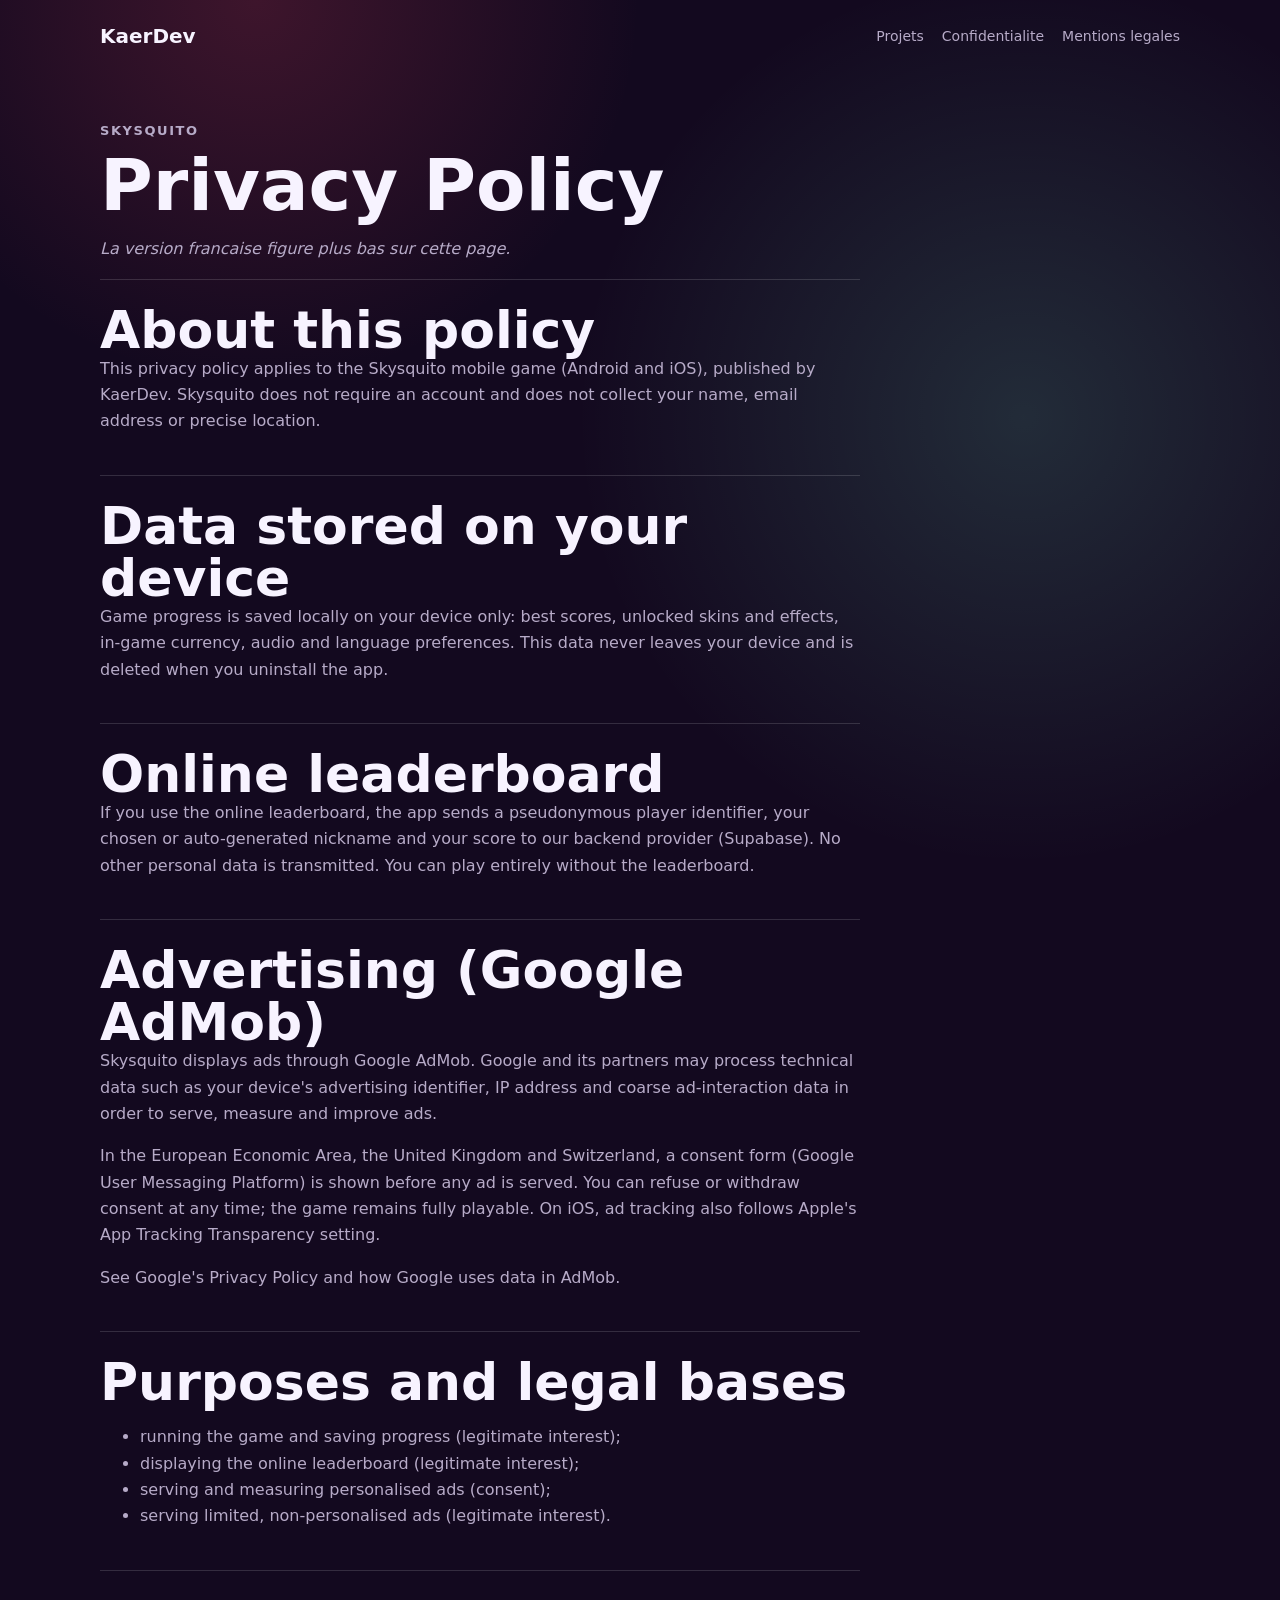
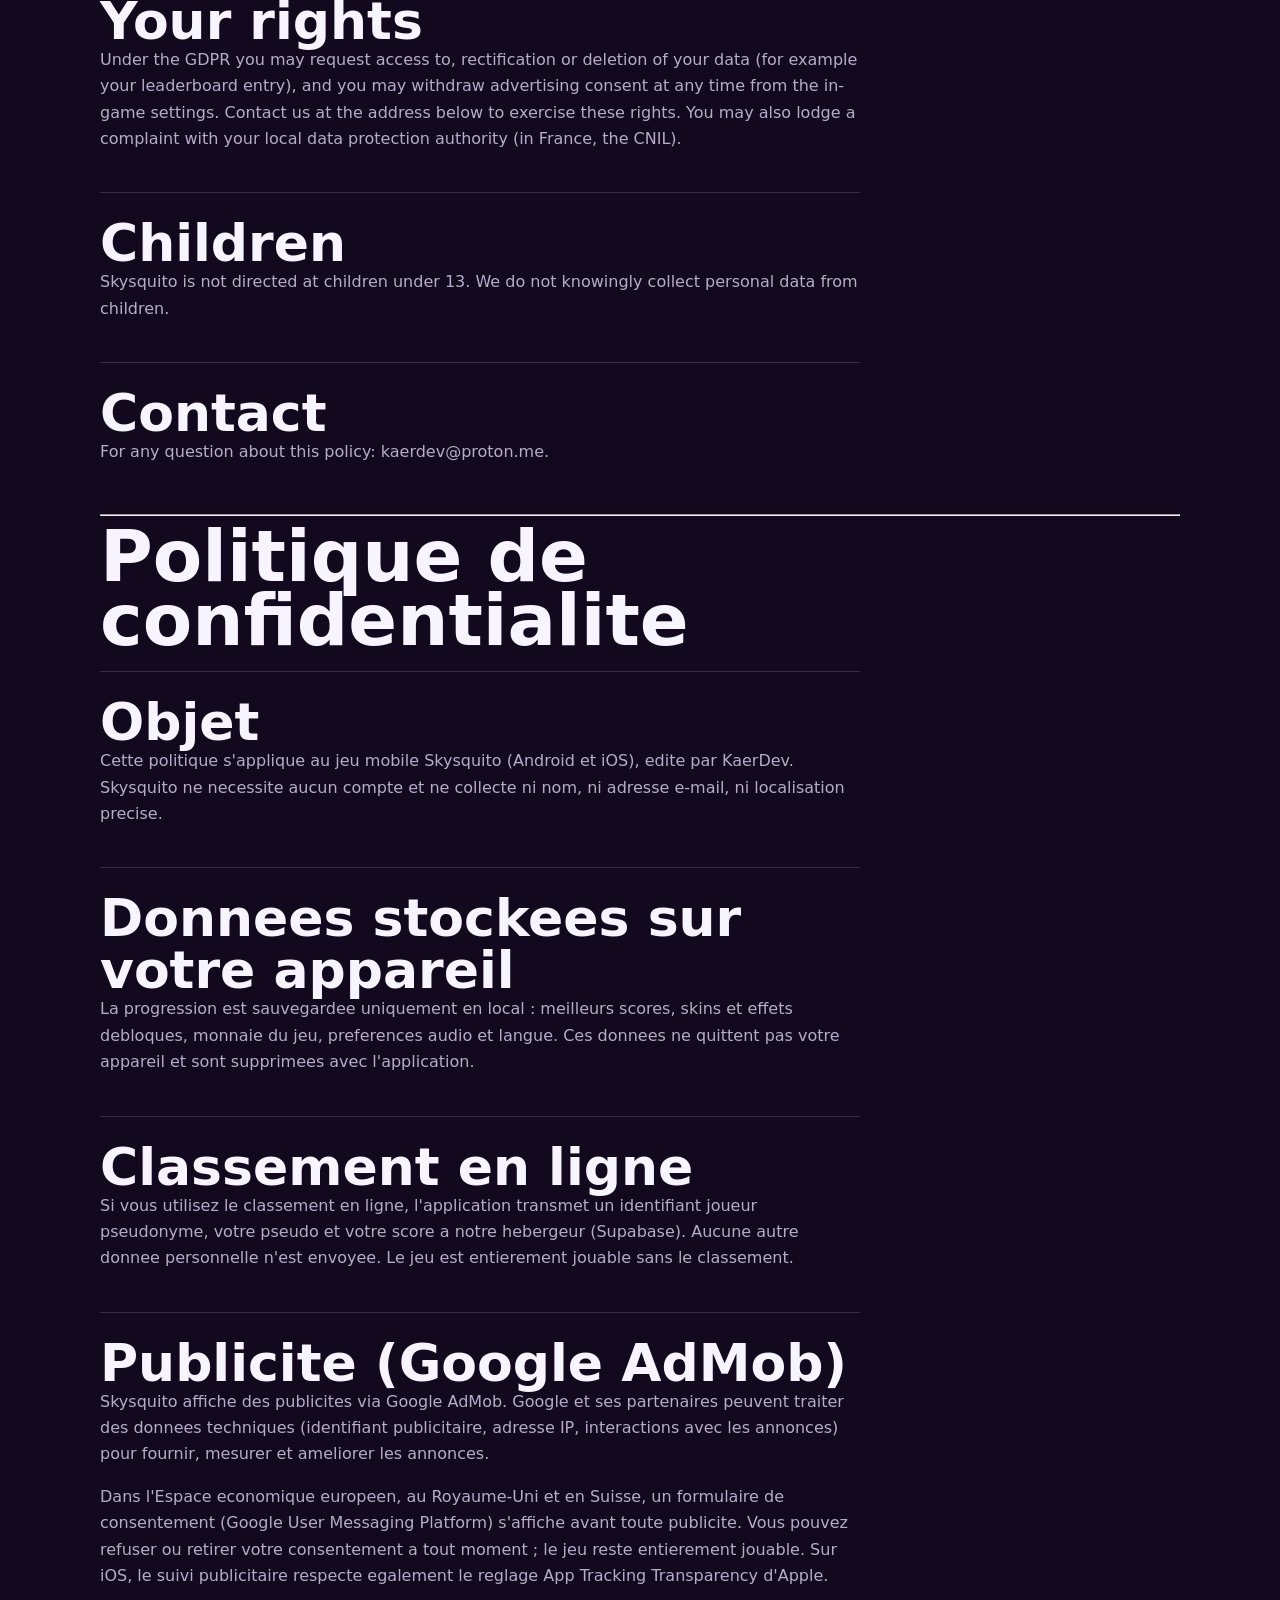
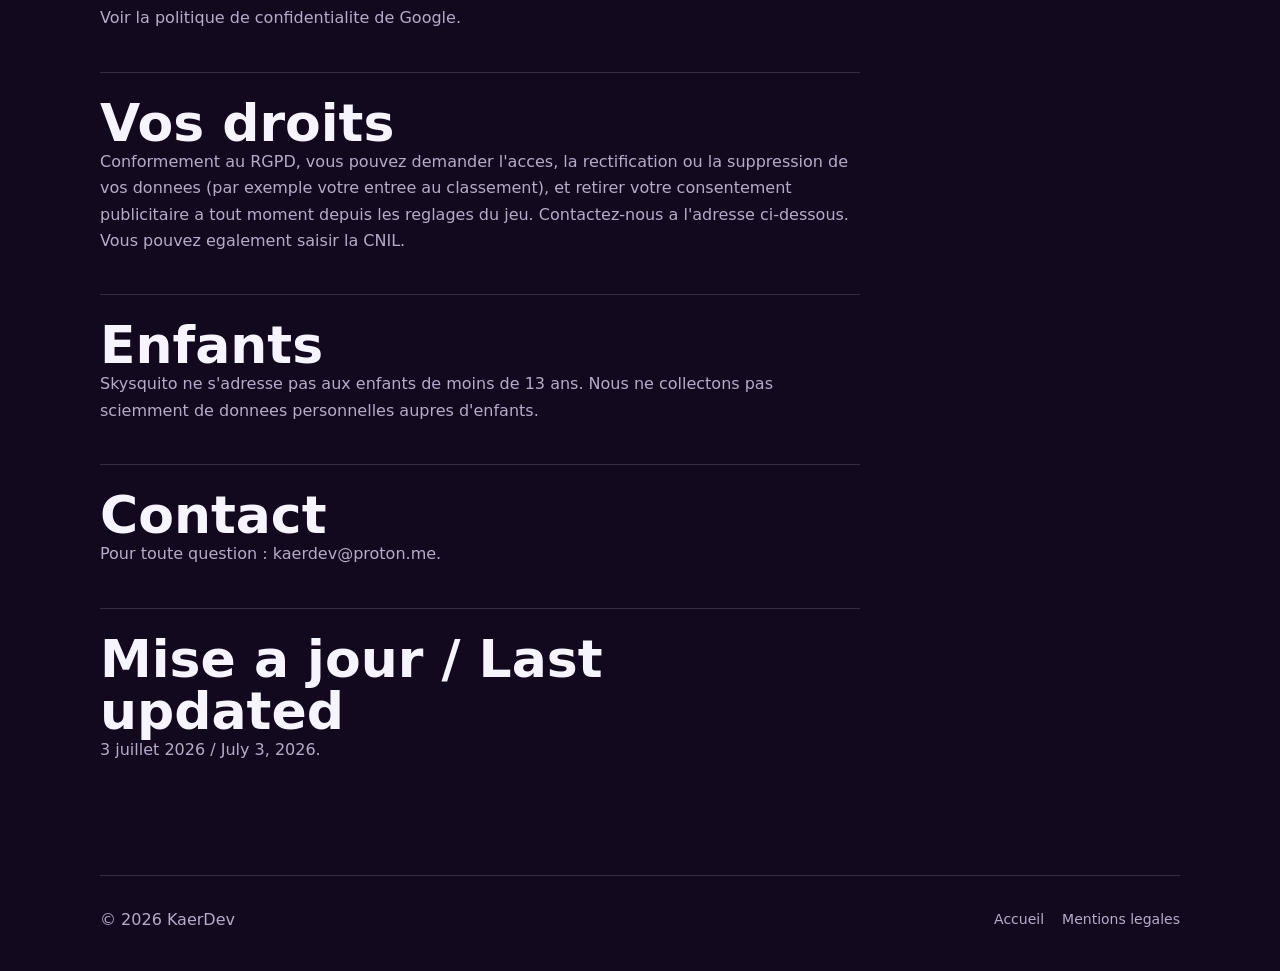
==== skysquito-privacy/index.html @ 1ebab1e7 "chore: add privacy page" ====
<!doctype html>
<html lang="en">
  <head>
    <meta charset="utf-8" />
    <meta http-equiv="refresh" content="0; url=/privacy-skysquito.html" />
    <link rel="canonical" href="https://kaerdevfr.github.io/privacy-skysquito.html" />
    <title>Skysquito Privacy Policy</title>
  </head>
  <body>
    <p><a href="/privacy-skysquito.html">Skysquito privacy policy</a></p>
  </body>
</html>
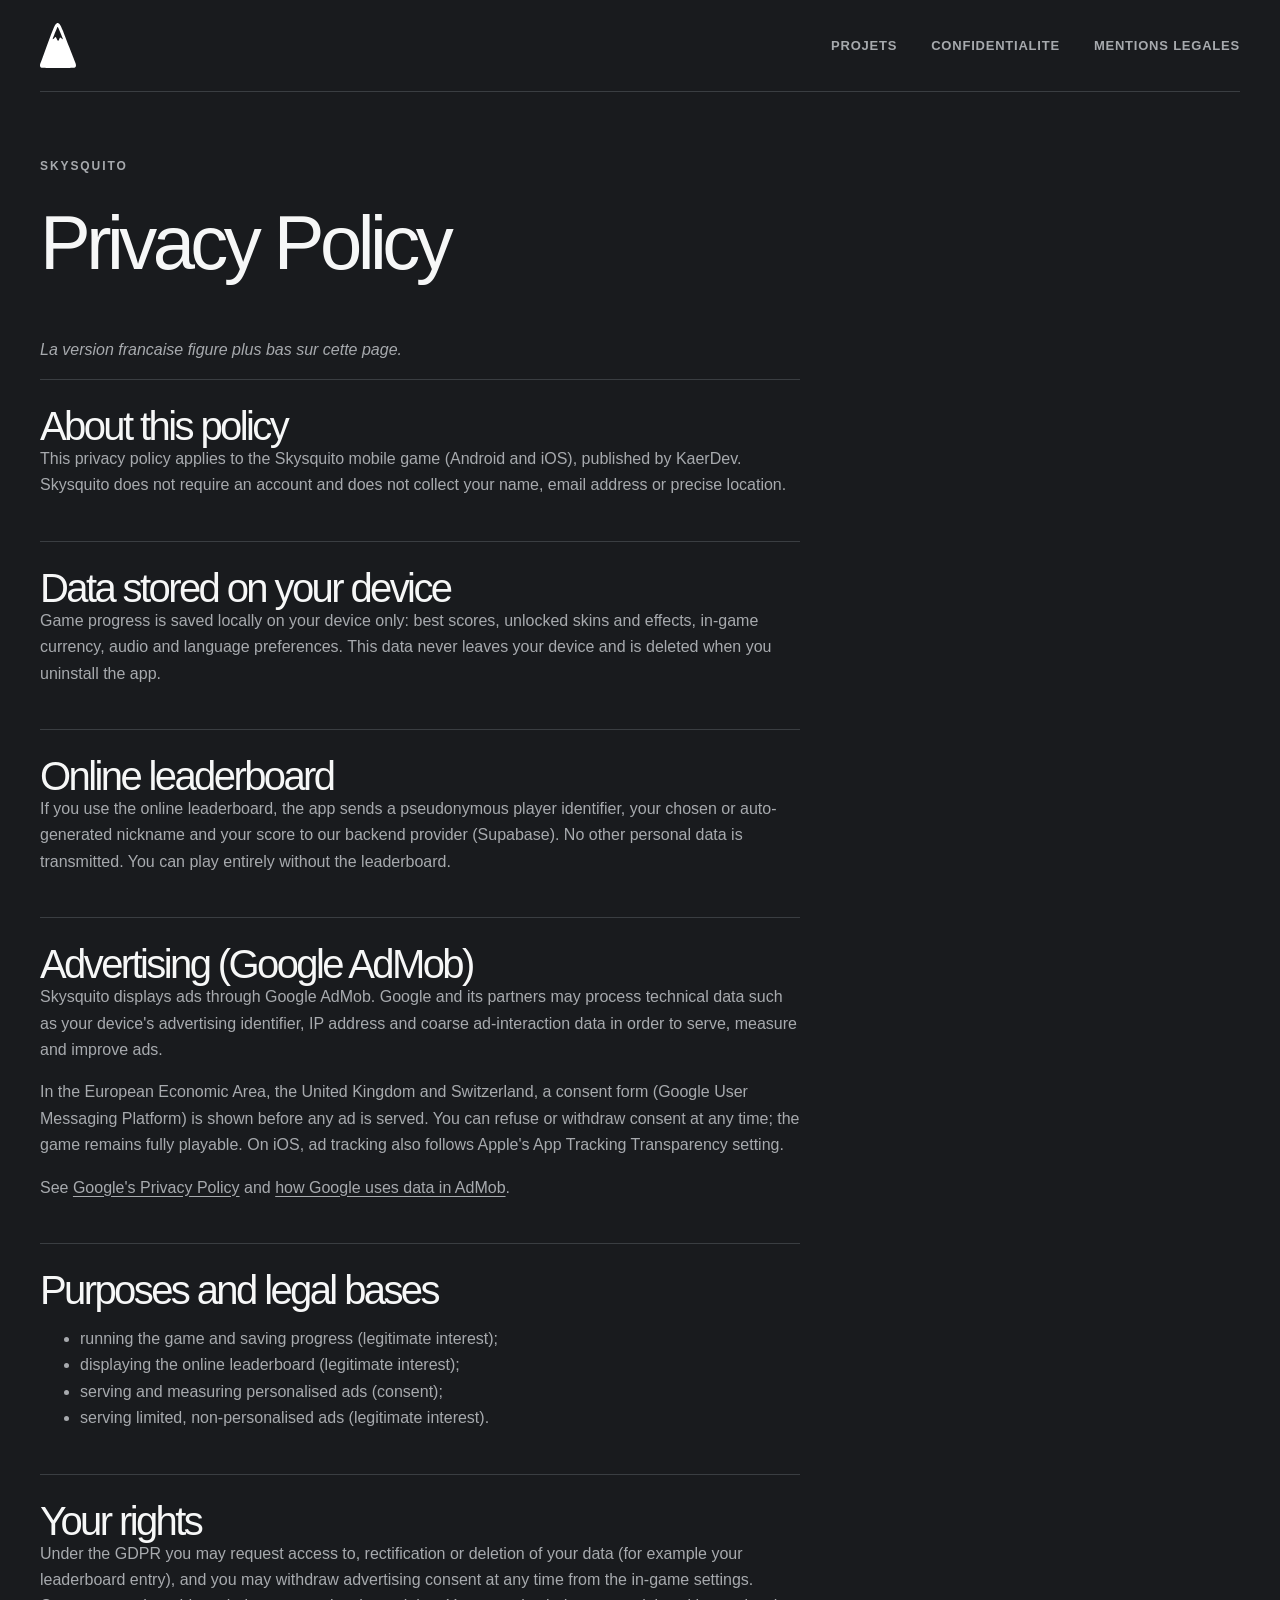
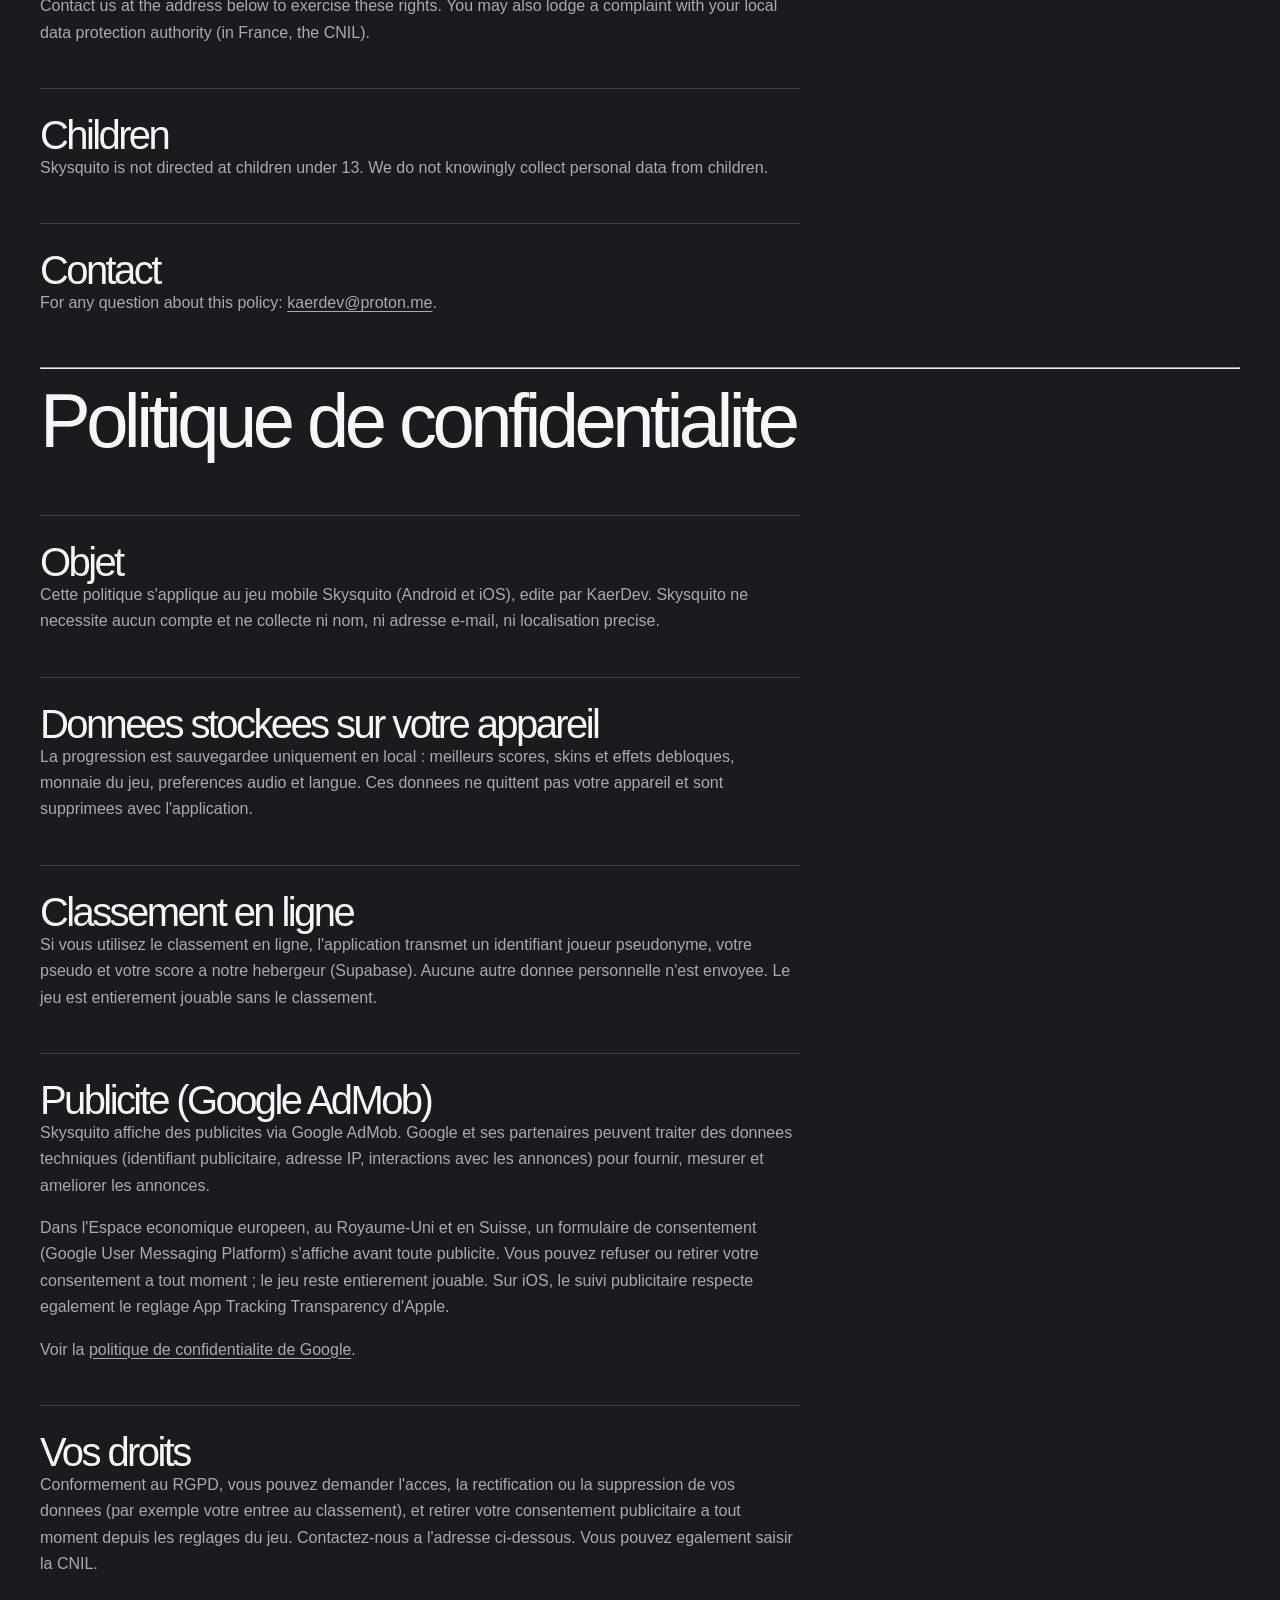
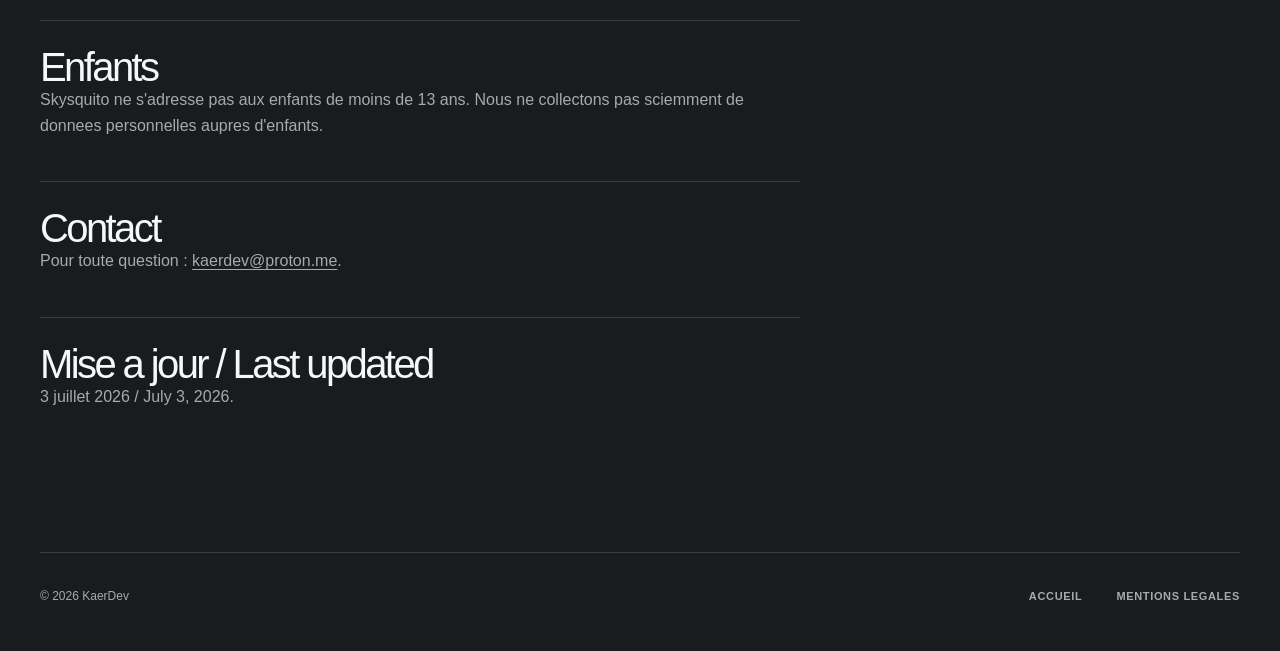
==== commit 174107b3: "chore: update" ====
--- a/skysquito-privacy/index.html
+++ b/skysquito-privacy/index.html
@@ -2,6 +2,7 @@
 <html lang="en">
   <head>
     <meta charset="utf-8" />
+    <link rel="icon" type="image/svg+xml" href="/assets/favicon.svg" />
     <meta http-equiv="refresh" content="0; url=/privacy-skysquito.html" />
     <link rel="canonical" href="https://kaerdevfr.github.io/privacy-skysquito.html" />
     <title>Skysquito Privacy Policy</title>
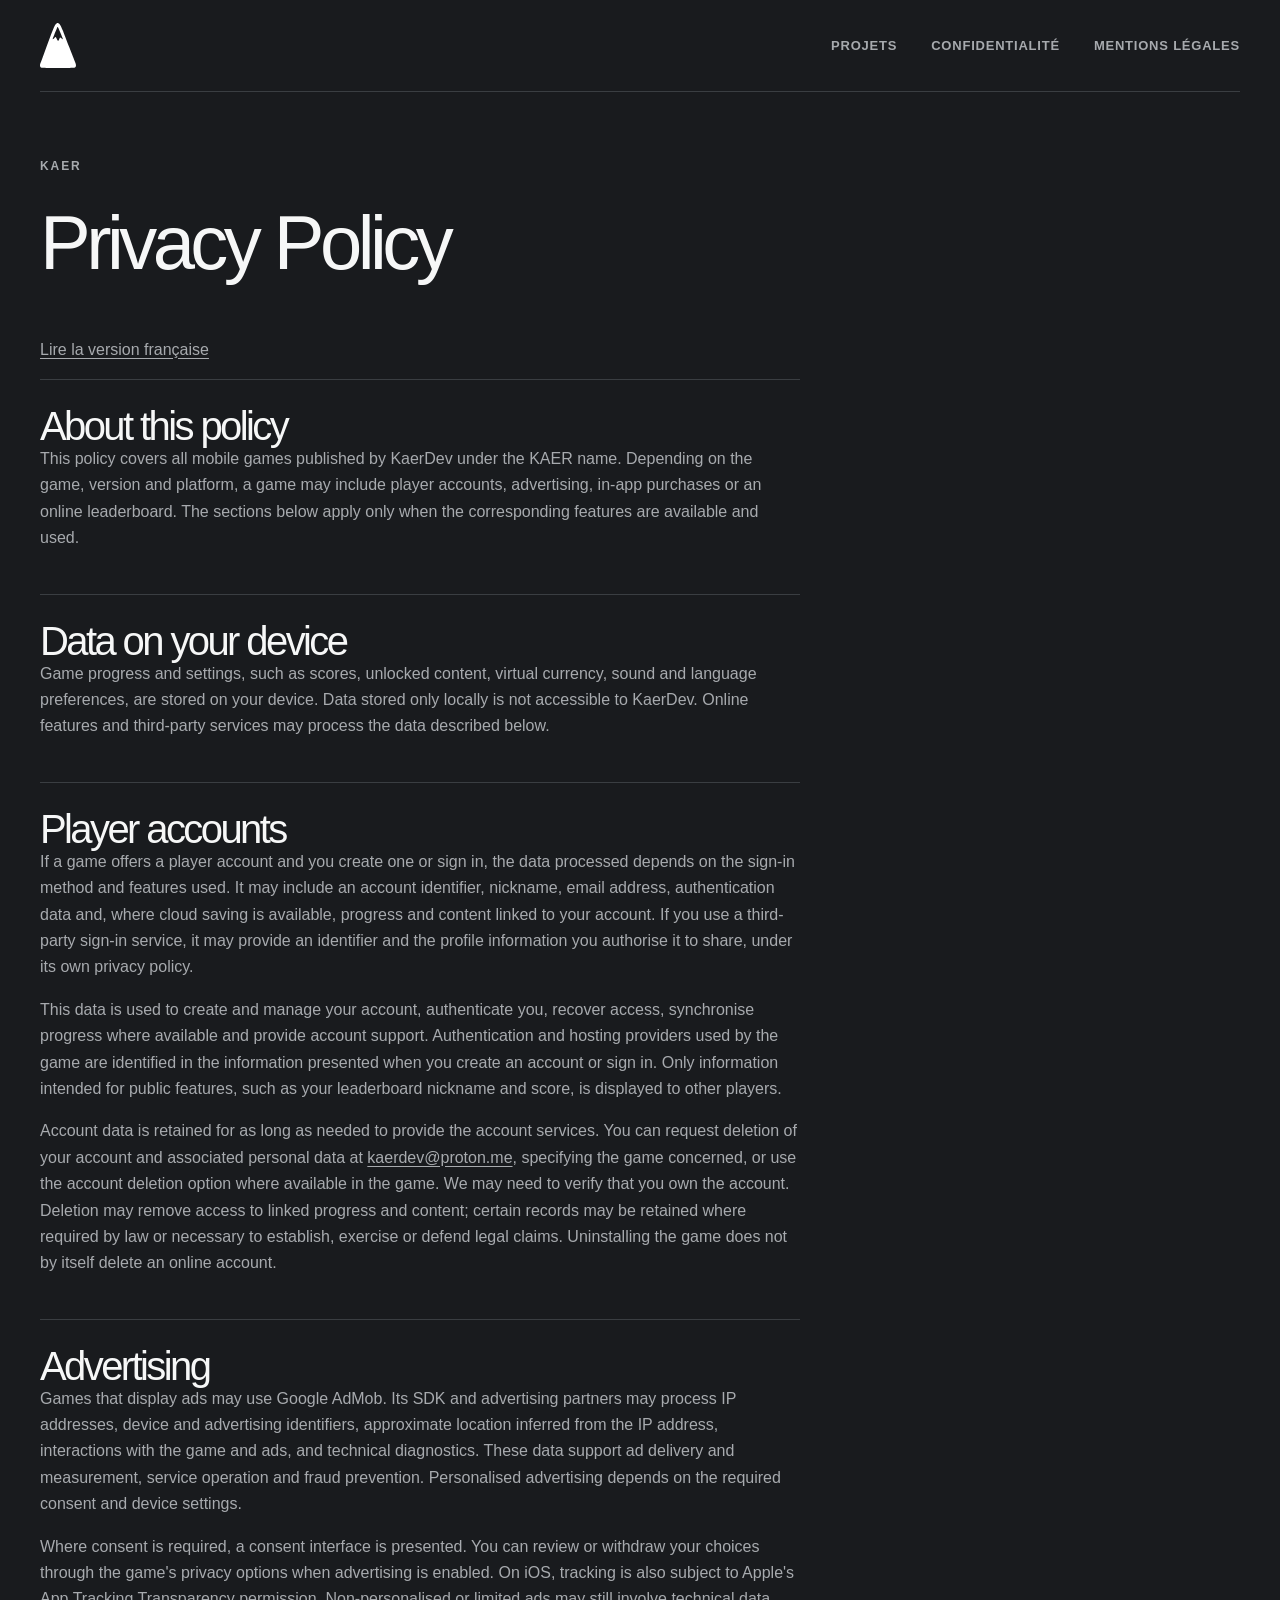
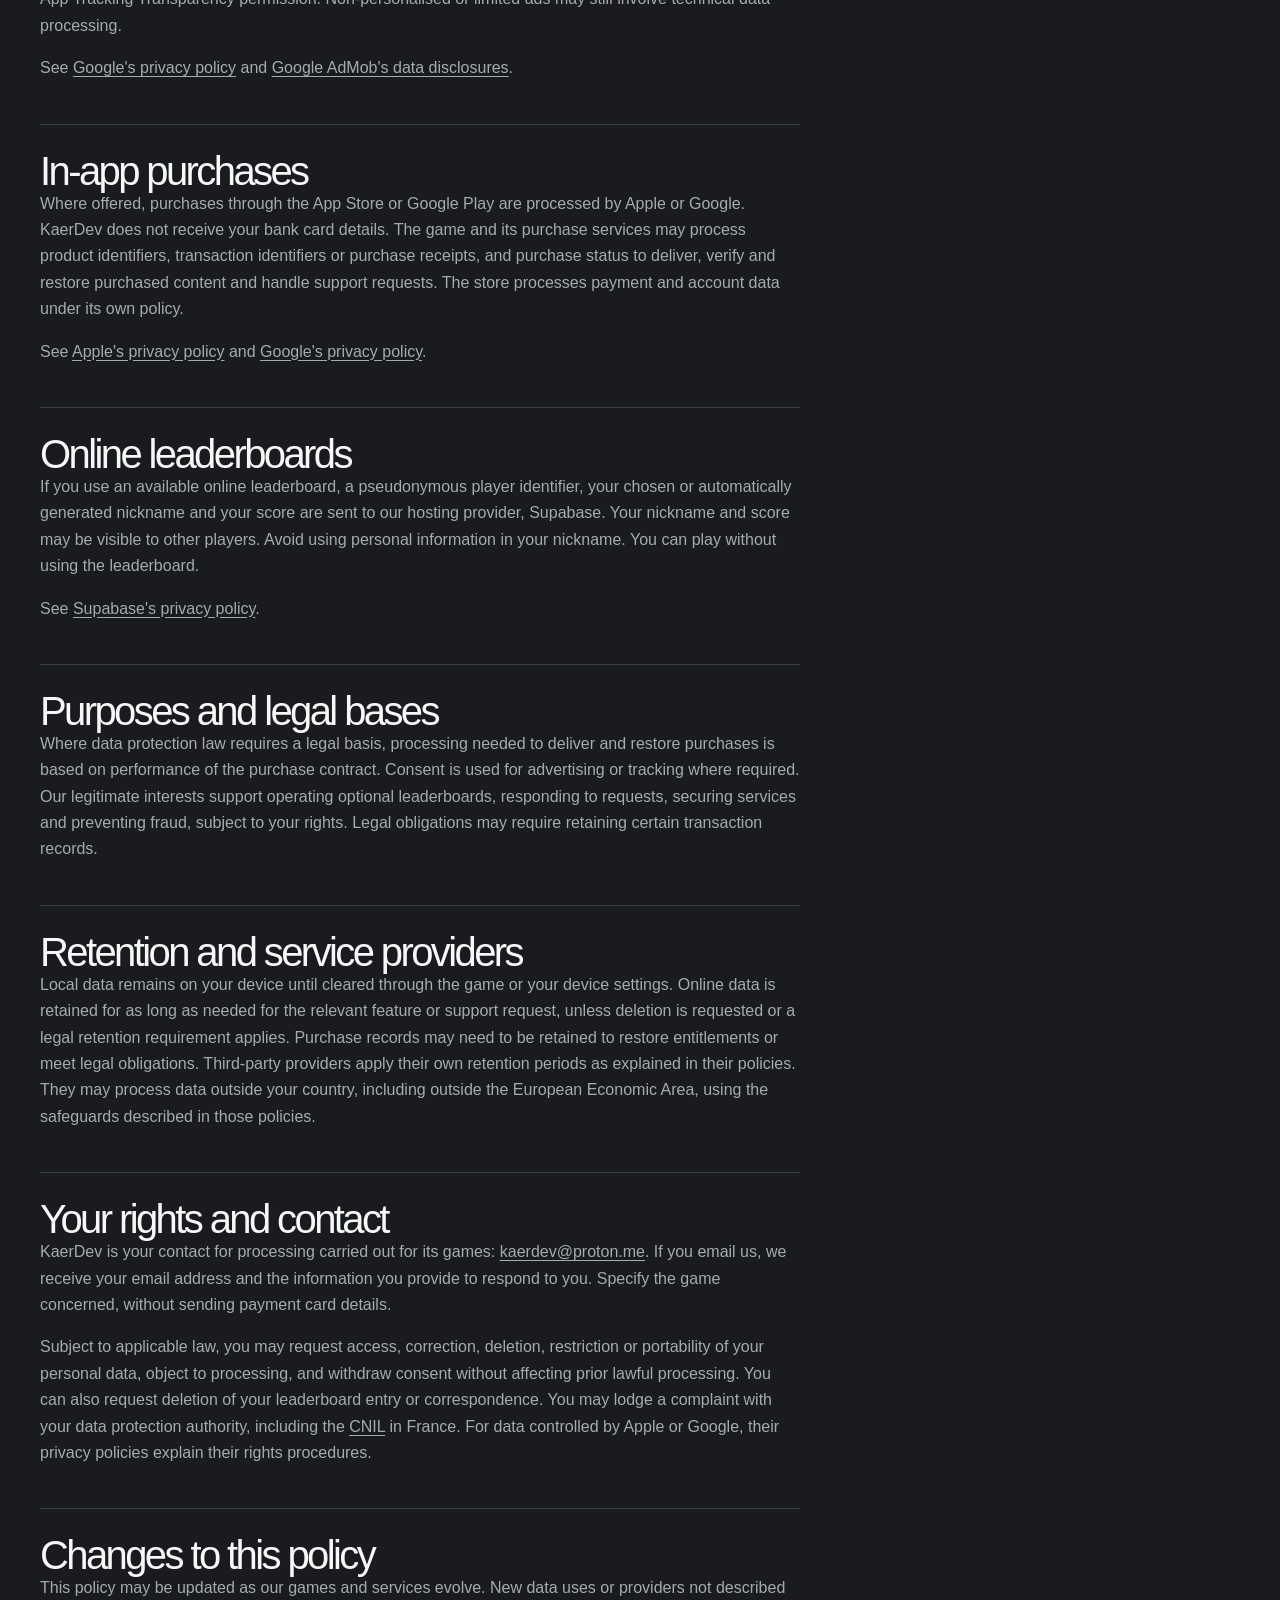
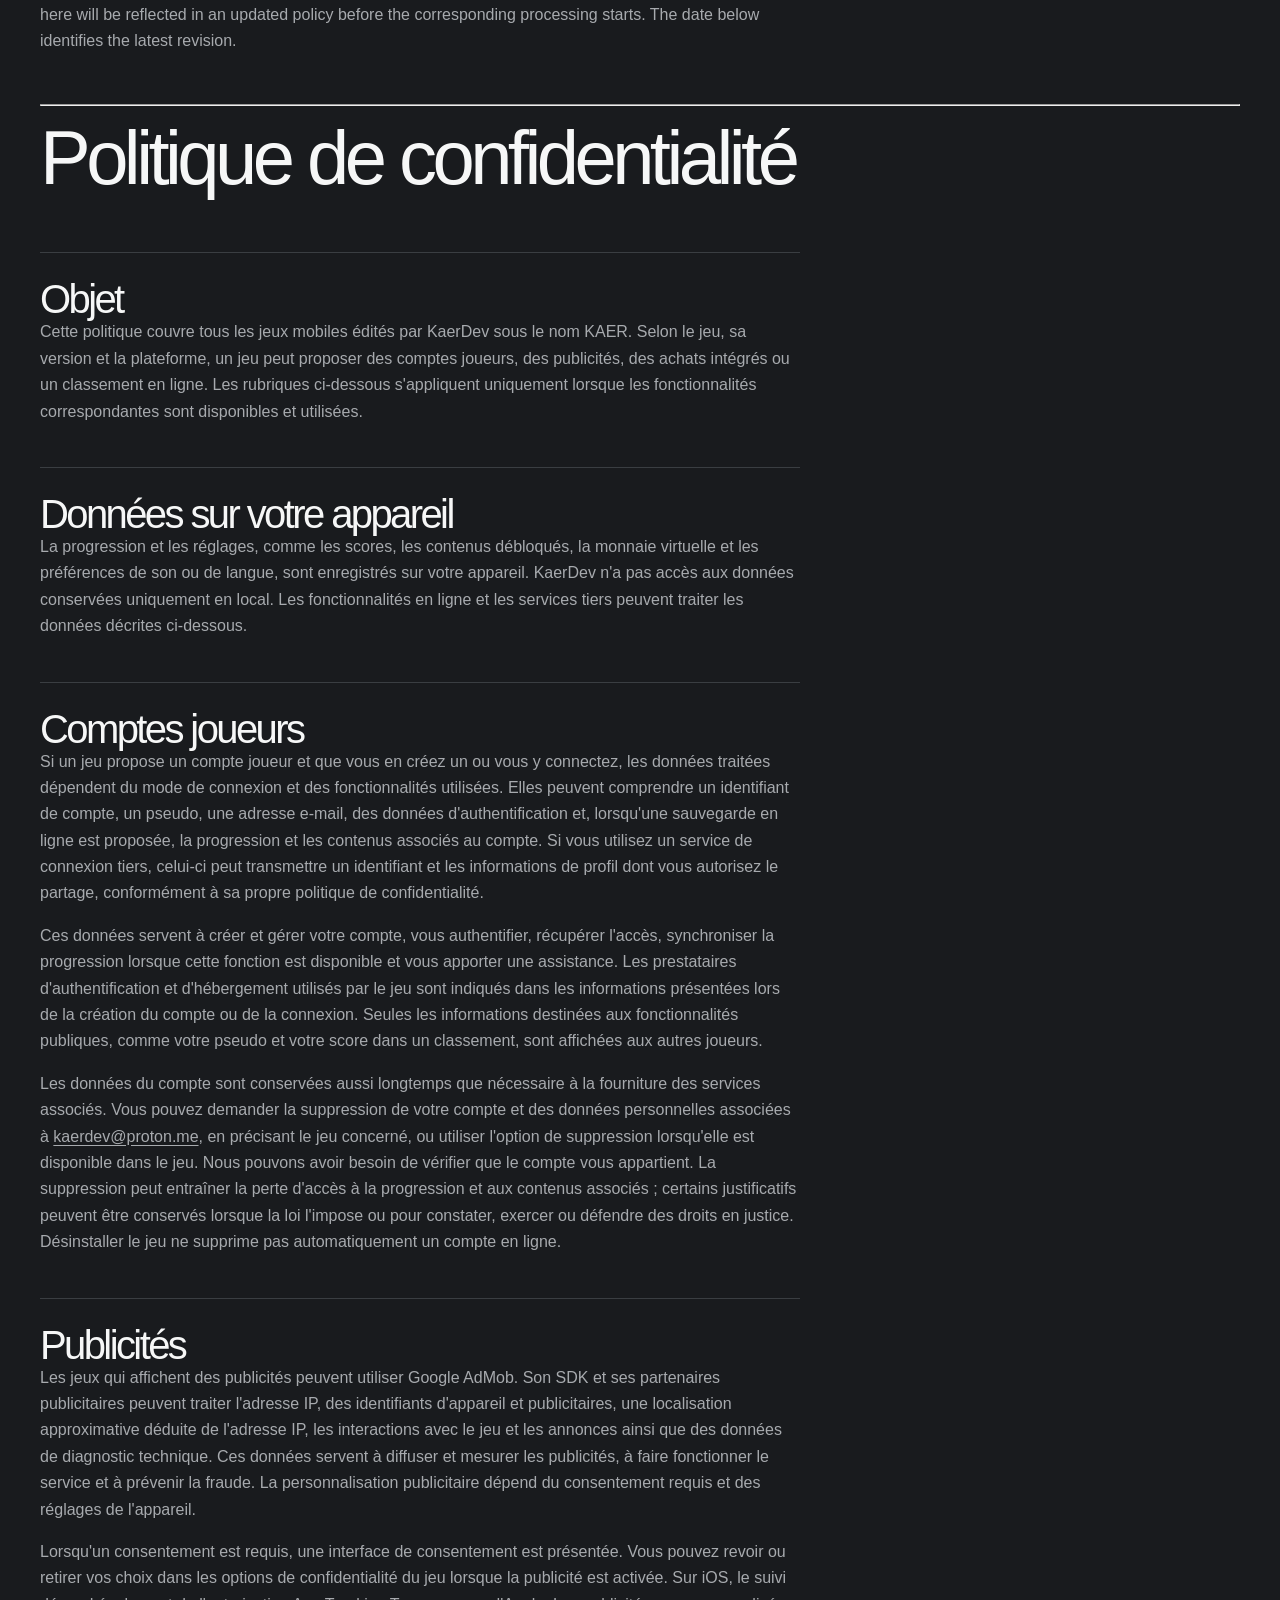
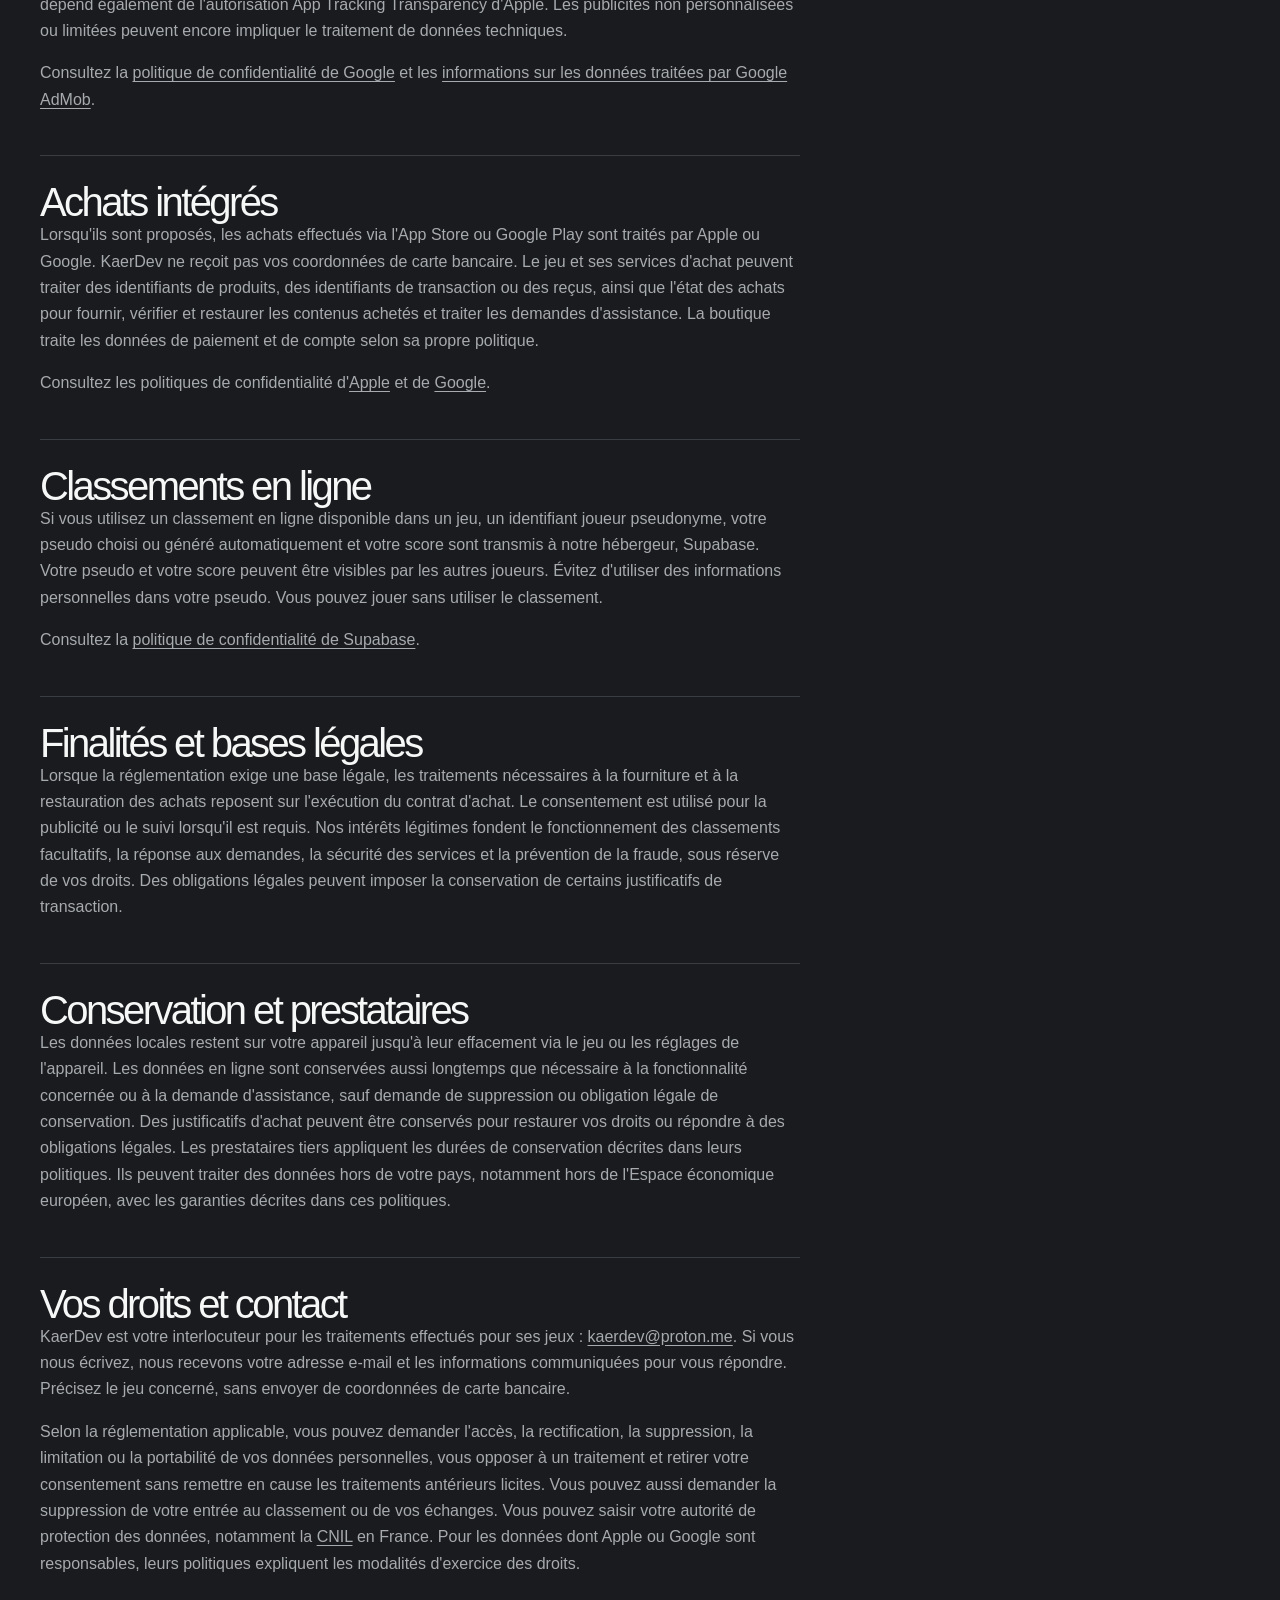
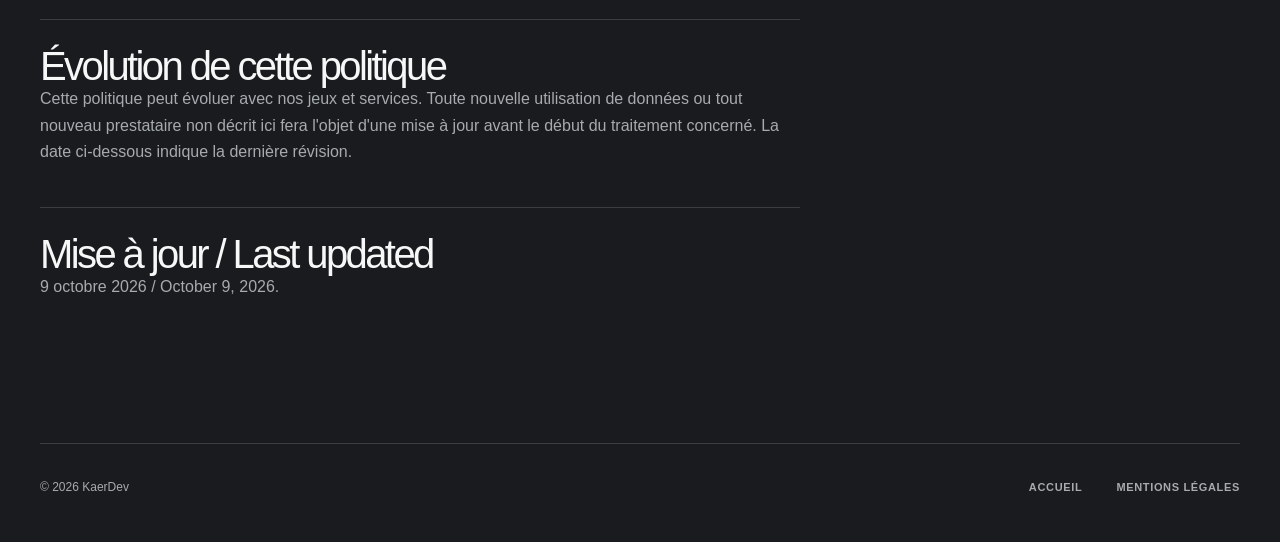
==== commit 0d5bfe04: "docs: unify privacy policy for all KAER games" ====
--- a/skysquito-privacy/index.html
+++ b/skysquito-privacy/index.html
@@ -2,12 +2,13 @@
 <html lang="en">
   <head>
     <meta charset="utf-8" />
+    <meta name="viewport" content="width=device-width, initial-scale=1" />
     <link rel="icon" type="image/svg+xml" href="/assets/favicon.svg" />
-    <meta http-equiv="refresh" content="0; url=/privacy-skysquito.html" />
-    <link rel="canonical" href="https://kaerdevfr.github.io/privacy-skysquito.html" />
-    <title>Skysquito Privacy Policy</title>
+    <meta http-equiv="refresh" content="0; url=/privacy.html" />
+    <link rel="canonical" href="https://kaerdevfr.github.io/privacy.html" />
+    <title>KAER Games Privacy Policy</title>
   </head>
   <body>
-    <p><a href="/privacy-skysquito.html">Skysquito privacy policy</a></p>
+    <p><a href="/privacy.html">KAER games privacy policy / Politique de confidentialité des jeux KAER</a></p>
   </body>
 </html>
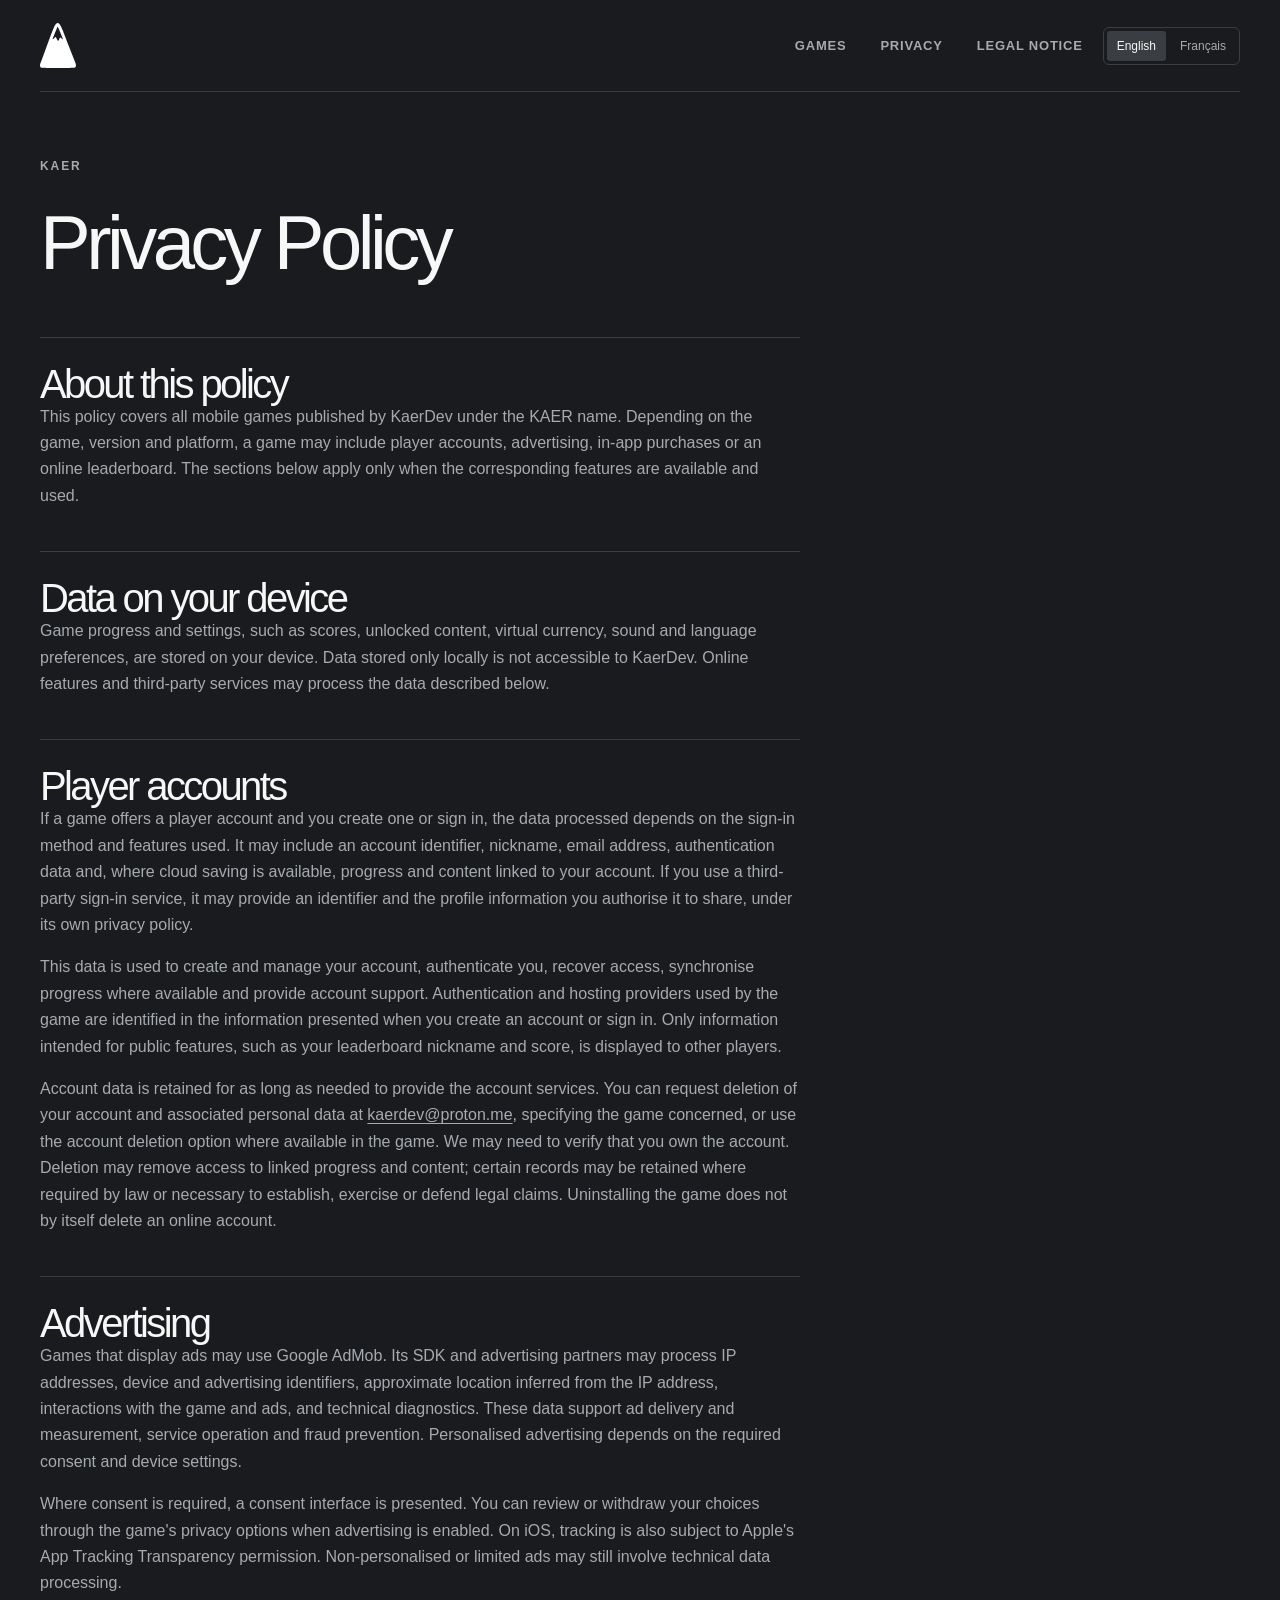
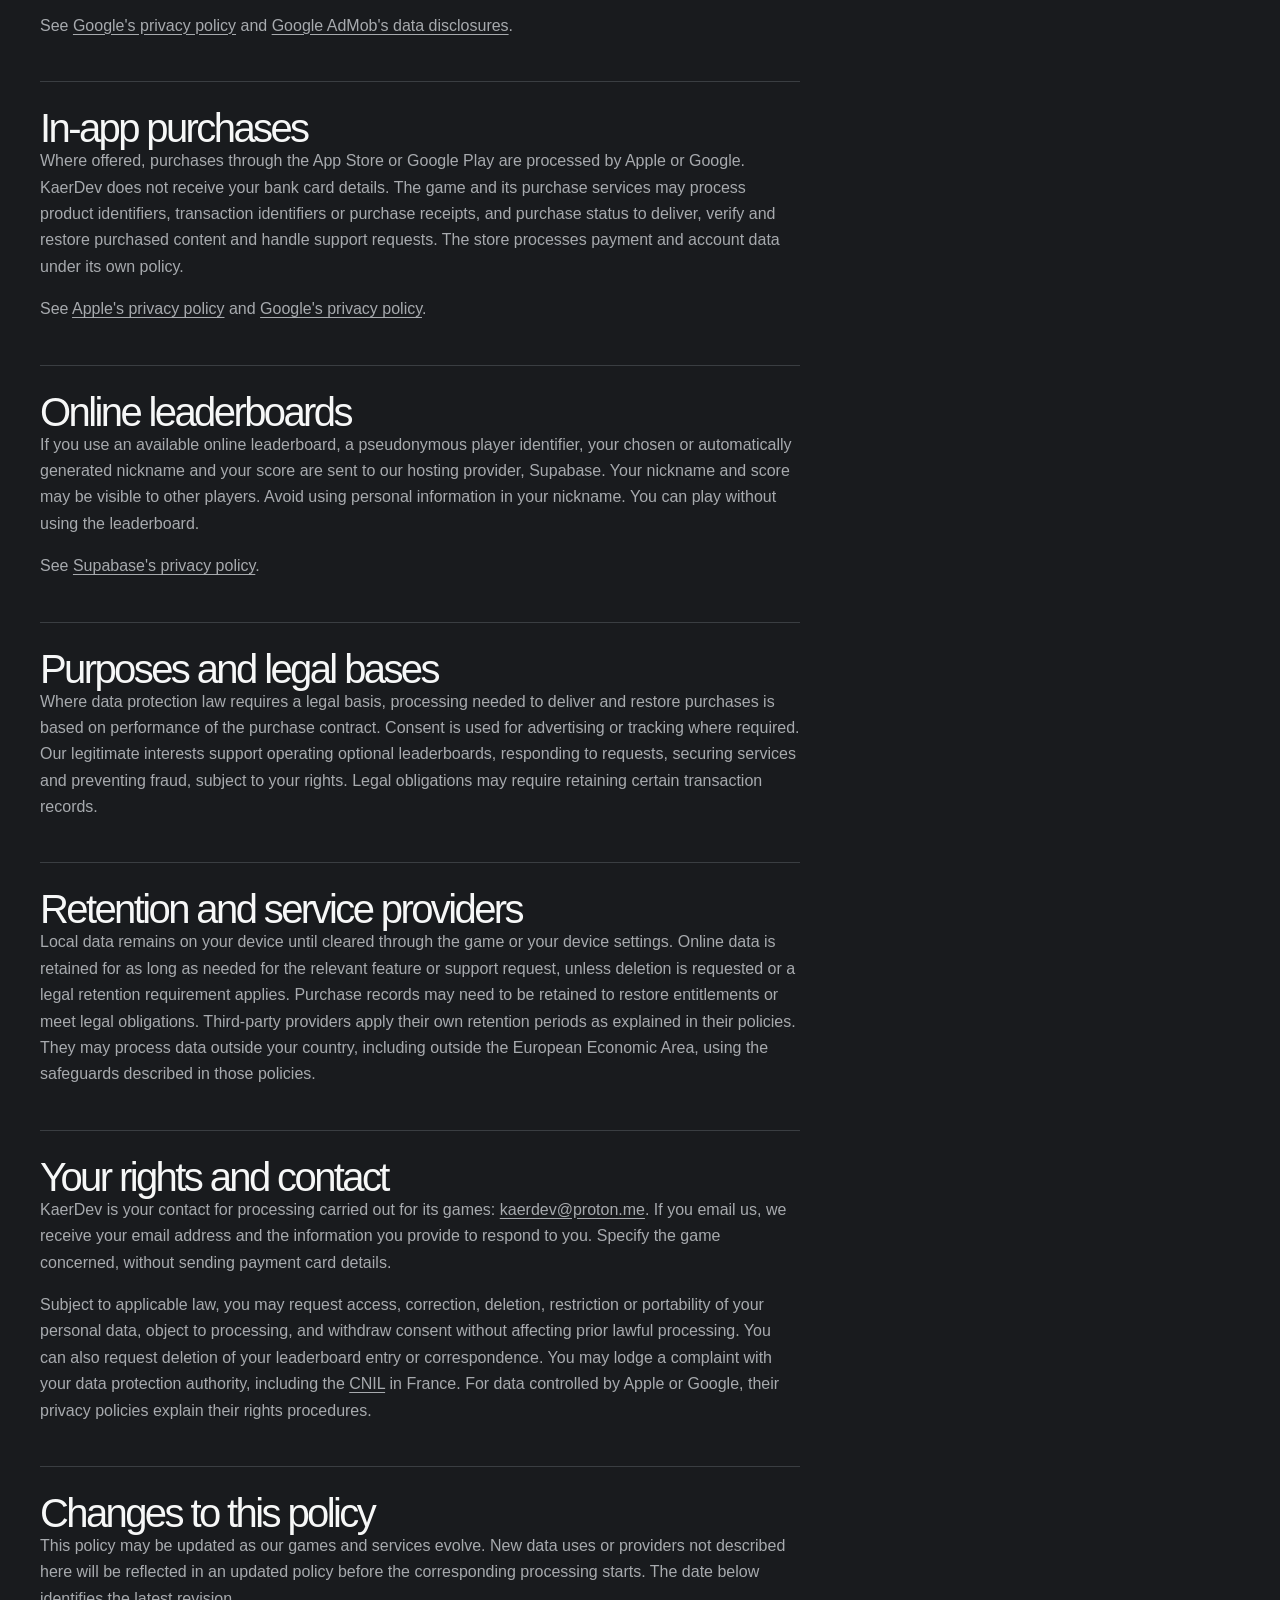
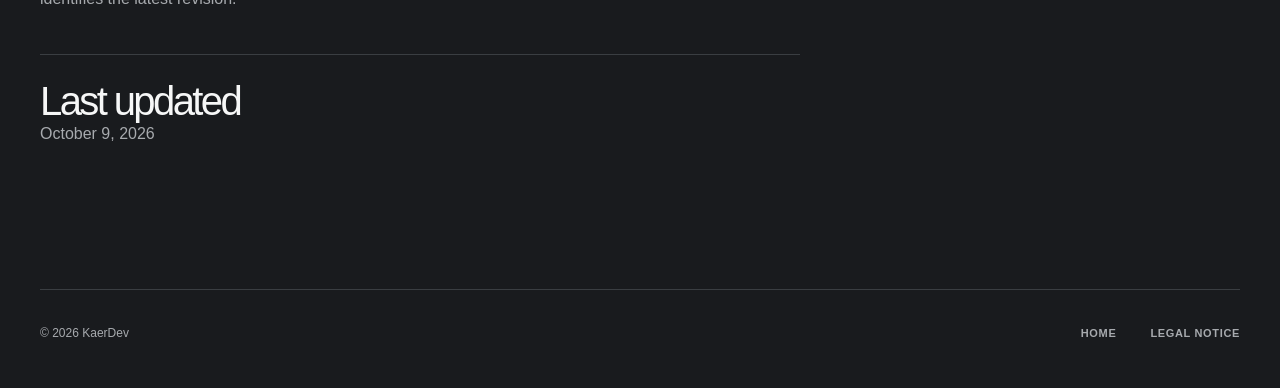
==== commit a2c9d9d7: "feat: add English/French switch + update game list" ====
--- a/skysquito-privacy/index.html
+++ b/skysquito-privacy/index.html
@@ -7,8 +7,9 @@
     <meta http-equiv="refresh" content="0; url=/privacy.html" />
     <link rel="canonical" href="https://kaerdevfr.github.io/privacy.html" />
     <title>KAER Games Privacy Policy</title>
+    <script src="/language.js" defer></script>
   </head>
   <body>
-    <p><a href="/privacy.html">KAER games privacy policy / Politique de confidentialité des jeux KAER</a></p>
+    <p><a href="/privacy.html" data-en="KAER games privacy policy" data-fr="Politique de confidentialité des jeux KAER">KAER games privacy policy</a></p>
   </body>
 </html>
